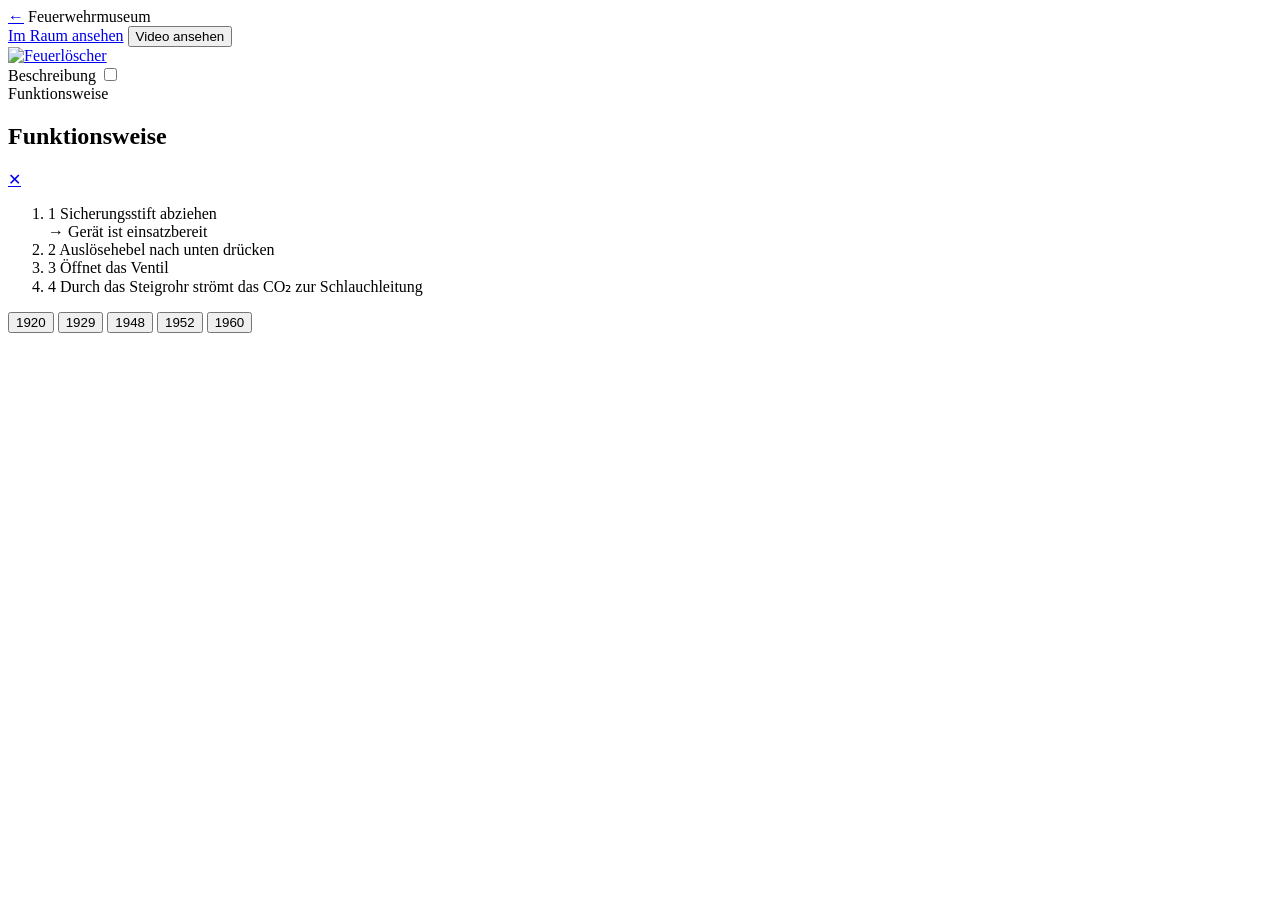
==== detail.html @ 12eca60c "Add files via upload" ====
<!DOCTYPE html>
<html lang="de">
<head>
  <meta charset="UTF-8">
  <meta name="viewport" content="width=device-width, initial-scale=1.0">
  <title>Funktionsweise – Feuerwehrmuseum</title>
  <link rel="stylesheet" href="assets/style.css">
</head>
<body class="detail-page">

  <header class="top-bar">
    <a href="products.html" class="back-btn">←</a>
    <span class="top-title">Feuerwehrmuseum</span>
  </header>

  <!-- Buttons oben -->
  <div class="action-btns">
    <a href="products.html" class="pill-btn">Im Raum ansehen</a>
    <button class="pill-btn" onclick="document.getElementById('video-overlay').style.display='flex'">Video ansehen</button>
  </div>

  <!-- Feuerlöscher -->
  <div class="model-display">
    <a rel="ar" href="Feuerlöscher_Hand.usdz">
      <img src="Feuerlöscher_Hand.jpg" alt="Feuerlöscher" class="model-img">
    </a>
  </div>

  <!-- Toggle Row -->
  <div class="toggle-row">
    <div class="toggle-item">
      <span class="toggle-label">Beschreibung</span>
      <label class="toggle-switch">
        <input type="checkbox">
        <span class="slider-thumb"></span>
      </label>
    </div>
    <span class="funktionsweise-btn active-tab">Funktionsweise</span>
  </div>

  <!-- Funktionsweise Overlay (immer sichtbar auf dieser Seite) -->
  <div class="funktionsweise-panel">
    <div class="fw-header">
      <h2>Funktionsweise</h2>
      <a href="products.html" class="close-x">✕</a>
    </div>
    <ol class="fw-steps">
      <li>
        <span class="fw-num">1</span>
        <span>Sicherungsstift abziehen<br><span class="fw-sub">→ Gerät ist einsatzbereit</span></span>
      </li>
      <li>
        <span class="fw-num">2</span>
        <span>Auslösehebel nach unten drücken</span>
      </li>
      <li>
        <span class="fw-num">3</span>
        <span>Öffnet das Ventil</span>
      </li>
      <li>
        <span class="fw-num">4</span>
        <span>Durch das Steigrohr strömt das CO₂ zur Schlauchleitung</span>
      </li>
    </ol>
  </div>

  <!-- Epochen Slider -->
  <div class="epoch-bar">
    <button class="epoch-btn active">1920</button>
    <button class="epoch-btn">1929</button>
    <button class="epoch-btn">1948</button>
    <button class="epoch-btn">1952</button>
    <button class="epoch-btn">1960</button>
  </div>

  <!-- Video Overlay -->
  <div class="overlay" id="video-overlay" style="display:none">
    <div class="overlay-content">
      <button class="overlay-close-btn" onclick="document.getElementById('video-overlay').style.display='none'">Video beenden</button>
      <div class="video-placeholder">
        <img src="Feuerlöscher_Hand.jpg" alt="Video" style="width:100%;height:100%;object-fit:cover;opacity:0.5">
        <div class="play-icon">▶</div>
      </div>
    </div>
  </div>

</body>
</html>
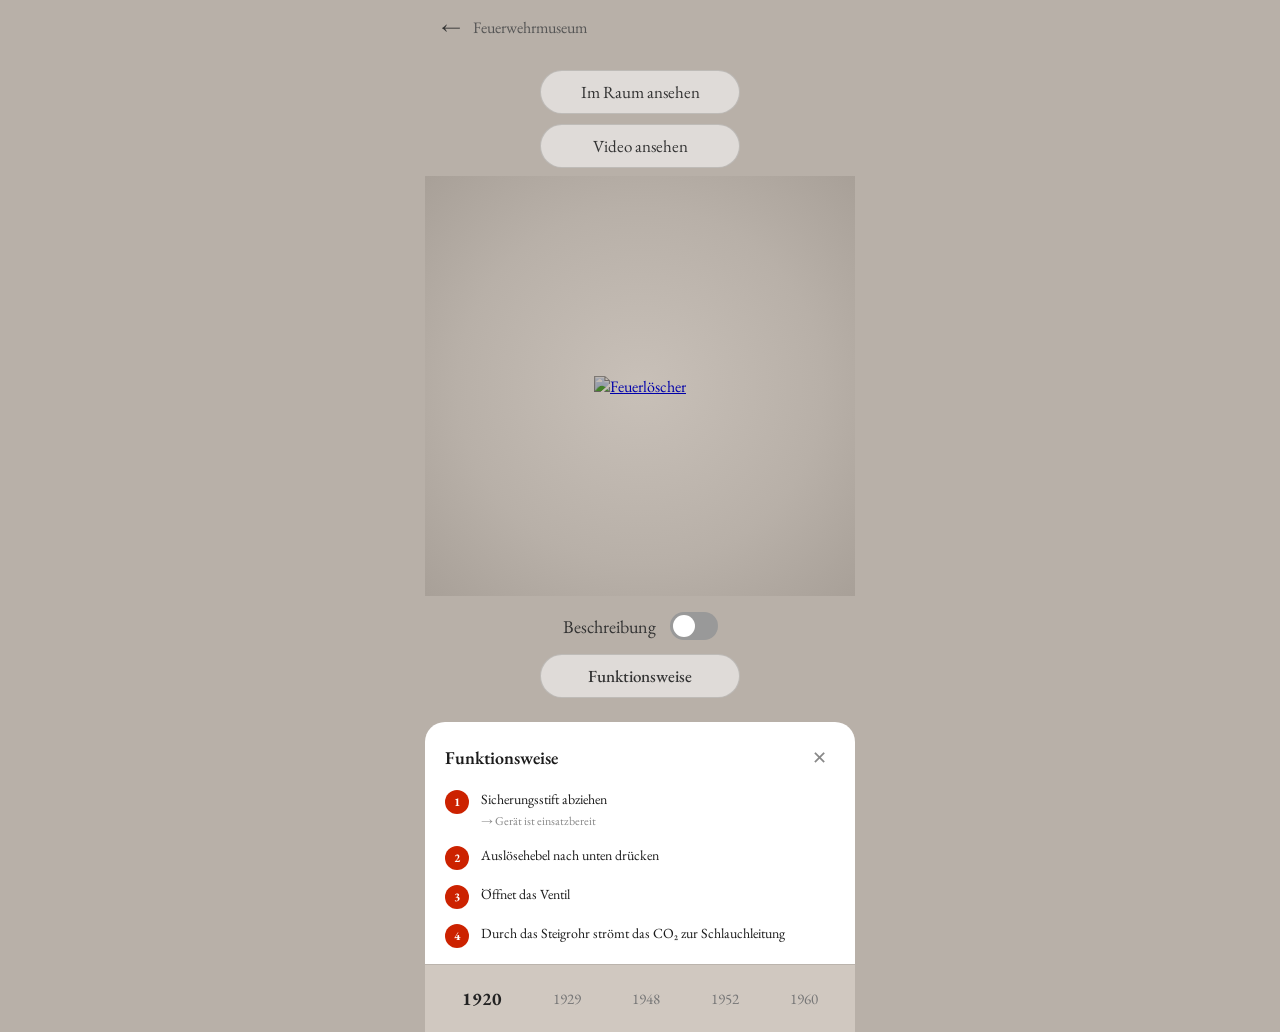
==== commit 078784db: "Match design to Figma for first 2 screens + products page - Screen 1 (Start): Refined icon size, but" ====
--- a/detail.html
+++ b/detail.html
@@ -4,6 +4,7 @@
   <meta charset="UTF-8">
   <meta name="viewport" content="width=device-width, initial-scale=1.0">
   <title>Funktionsweise – Feuerwehrmuseum</title>
+  <link href="https://fonts.googleapis.com/css2?family=EB+Garamond:wght@400;500;700&display=swap" rel="stylesheet">
   <link rel="stylesheet" href="assets/style.css">
 </head>
 <body class="detail-page">
--- a/assets/style.css
+++ b/assets/style.css
@@ -0,0 +1,346 @@
+* {
+  box-sizing: border-box;
+  margin: 0;
+  padding: 0;
+  -webkit-tap-highlight-color: transparent;
+}
+
+body {
+  font-family: 'EB Garamond', Georgia, serif;
+  background: #000000;
+  color: #ffffff;
+  min-height: 100vh;
+  max-width: 430px;
+  margin: 0 auto;
+  overflow-x: hidden;
+}
+
+/* ── PRODUCTS PAGE ── */
+.products-page {
+  background: #b8b0a8;
+  color: #333333;
+  display: flex;
+  flex-direction: column;
+  min-height: 100vh;
+}
+
+/* ── ACTION BUTTONS (top) ── */
+.action-btns {
+  display: flex;
+  flex-direction: column;
+  gap: 10px;
+  padding: 16px 24px 8px;
+  align-items: center;
+}
+
+.pill-btn {
+  background: rgba(255, 255, 255, 0.55);
+  color: #333333;
+  border: 1px solid rgba(0, 0, 0, 0.15);
+  border-radius: 24px;
+  padding: 10px 32px;
+  font-size: 17px;
+  font-family: 'EB Garamond', Georgia, serif;
+  font-weight: 400;
+  cursor: pointer;
+  text-decoration: none;
+  display: inline-block;
+  text-align: center;
+  min-width: 200px;
+}
+
+/* ── MODEL DISPLAY ── */
+.model-display {
+  position: relative;
+  width: 100%;
+  flex: 1;
+  min-height: 420px;
+  display: flex;
+  align-items: center;
+  justify-content: center;
+  overflow: hidden;
+  background: radial-gradient(ellipse at center, #c8c0b8 0%, #b8b0a8 60%, #a8a098 100%);
+}
+
+.model-img {
+  height: 100%;
+  max-height: 420px;
+  width: 100%;
+  object-fit: contain;
+  display: block;
+  mix-blend-mode: multiply;
+}
+
+/* ── LABEL OVERLAY ── */
+.label-overlay {
+  position: absolute;
+  top: 0; left: 0;
+  width: 100%; height: 100%;
+  pointer-events: none;
+}
+
+.label {
+  position: absolute;
+  background: rgba(0, 0, 0, 0.5);
+  color: #ffffff;
+  font-size: 13px;
+  padding: 4px 10px;
+  border-radius: 4px;
+  white-space: nowrap;
+  font-family: 'EB Garamond', Georgia, serif;
+}
+
+/* ── TOGGLE ROW ── */
+.toggle-row {
+  display: flex;
+  flex-direction: column;
+  align-items: center;
+  gap: 14px;
+  padding: 16px 24px;
+  background: transparent;
+}
+
+.toggle-item {
+  display: flex;
+  align-items: center;
+  gap: 14px;
+}
+
+.toggle-label {
+  font-size: 18px;
+  color: #333333;
+  font-family: 'EB Garamond', Georgia, serif;
+}
+
+.toggle-switch {
+  position: relative;
+  display: inline-block;
+  width: 48px;
+  height: 28px;
+  cursor: pointer;
+}
+
+.toggle-switch input { opacity: 0; width: 0; height: 0; }
+
+.slider-thumb {
+  position: absolute;
+  top: 0; left: 0; right: 0; bottom: 0;
+  background: #999999;
+  border-radius: 14px;
+  transition: 0.2s;
+}
+
+.slider-thumb::before {
+  content: "";
+  position: absolute;
+  width: 22px; height: 22px;
+  left: 3px; top: 3px;
+  background: #ffffff;
+  border-radius: 50%;
+  transition: 0.2s;
+}
+
+.toggle-switch input:checked + .slider-thumb { background: #cc2200; }
+.toggle-switch input:checked + .slider-thumb::before { transform: translateX(20px); }
+
+/* Funktionsweise button in toggle area */
+.funktionsweise-btn {
+  background: rgba(255, 255, 255, 0.55);
+  color: #333333;
+  border: 1px solid rgba(0, 0, 0, 0.15);
+  border-radius: 24px;
+  padding: 10px 32px;
+  font-size: 17px;
+  font-family: 'EB Garamond', Georgia, serif;
+  font-weight: 400;
+  cursor: pointer;
+  text-decoration: none;
+  display: inline-block;
+  text-align: center;
+  min-width: 200px;
+}
+
+.funktionsweise-btn.active-tab {
+  color: #333333;
+  font-weight: 500;
+}
+
+/* ── EPOCH BAR ── */
+.epoch-bar {
+  display: flex;
+  justify-content: space-around;
+  align-items: center;
+  padding: 16px 12px;
+  background: #d0c8c0;
+  border-top: 1px solid rgba(0, 0, 0, 0.1);
+}
+
+.epoch-btn {
+  background: transparent;
+  color: #777777;
+  border: none;
+  font-size: 15px;
+  font-family: 'EB Garamond', Georgia, serif;
+  font-weight: 400;
+  padding: 6px 10px;
+  cursor: pointer;
+  border-radius: 6px;
+}
+
+.epoch-btn.active {
+  color: #222222;
+  font-weight: 700;
+  font-size: 18px;
+}
+
+/* ── OVERLAY (Video) ── */
+.overlay {
+  position: fixed;
+  top: 0; left: 0; right: 0; bottom: 0;
+  background: rgba(0, 0, 0, 0.92);
+  z-index: 100;
+  display: flex;
+  flex-direction: column;
+  align-items: center;
+  max-width: 430px;
+  margin: 0 auto;
+}
+
+.overlay-content {
+  width: 100%;
+  height: 100%;
+  display: flex;
+  flex-direction: column;
+}
+
+.overlay-close-btn {
+  margin: 14px auto;
+  background: rgba(255, 255, 255, 0.15);
+  color: #ffffff;
+  border: 1px solid rgba(255, 255, 255, 0.3);
+  border-radius: 20px;
+  padding: 8px 20px;
+  font-size: 14px;
+  font-family: 'EB Garamond', Georgia, serif;
+  cursor: pointer;
+}
+
+.video-placeholder {
+  flex: 1;
+  position: relative;
+  display: flex;
+  align-items: center;
+  justify-content: center;
+  background: #000;
+}
+
+.play-icon {
+  position: absolute;
+  font-size: 48px;
+  color: rgba(255, 255, 255, 0.8);
+}
+
+/* ── DETAIL PAGE ── */
+.detail-page {
+  background: #b8b0a8;
+  color: #333333;
+}
+
+.detail-page .top-bar {
+  display: flex;
+  align-items: center;
+  padding: 14px 16px;
+  background: transparent;
+  position: sticky;
+  top: 0;
+  z-index: 20;
+}
+
+.top-bar {
+  display: flex;
+  align-items: center;
+  padding: 14px 16px;
+  background: transparent;
+  position: sticky;
+  top: 0;
+  z-index: 20;
+}
+
+.back-btn {
+  color: #333333;
+  font-size: 20px;
+  text-decoration: none;
+  margin-right: 12px;
+}
+
+.top-title {
+  font-size: 16px;
+  font-weight: 400;
+  color: #555555;
+  font-family: 'EB Garamond', Georgia, serif;
+}
+
+/* ── FUNKTIONSWEISE PANEL ── */
+.funktionsweise-panel {
+  background: #ffffff;
+  color: #1a1a1a;
+  border-radius: 20px 20px 0 0;
+  padding: 20px 20px 8px;
+  margin-top: 8px;
+}
+
+.fw-header {
+  display: flex;
+  justify-content: space-between;
+  align-items: center;
+  margin-bottom: 16px;
+}
+
+.fw-header h2 {
+  font-size: 18px;
+  font-weight: 600;
+  color: #1a1a1a;
+  font-family: 'EB Garamond', Georgia, serif;
+}
+
+.close-x {
+  font-size: 18px;
+  color: #888888;
+  text-decoration: none;
+  padding: 4px 8px;
+}
+
+.fw-steps {
+  list-style: none;
+  display: flex;
+  flex-direction: column;
+  gap: 14px;
+  padding-bottom: 8px;
+}
+
+.fw-steps li {
+  display: flex;
+  align-items: flex-start;
+  gap: 12px;
+  font-size: 14px;
+  color: #1a1a1a;
+  line-height: 1.5;
+  font-family: 'EB Garamond', Georgia, serif;
+}
+
+.fw-num {
+  background: #cc2200;
+  color: #ffffff;
+  width: 24px; height: 24px;
+  border-radius: 50%;
+  display: flex;
+  align-items: center;
+  justify-content: center;
+  font-size: 12px;
+  font-weight: 700;
+  flex-shrink: 0;
+  margin-top: 1px;
+}
+
+.fw-sub { font-size: 12px; color: #888888; }
+.detail-page .model-display { height: 260px; }
